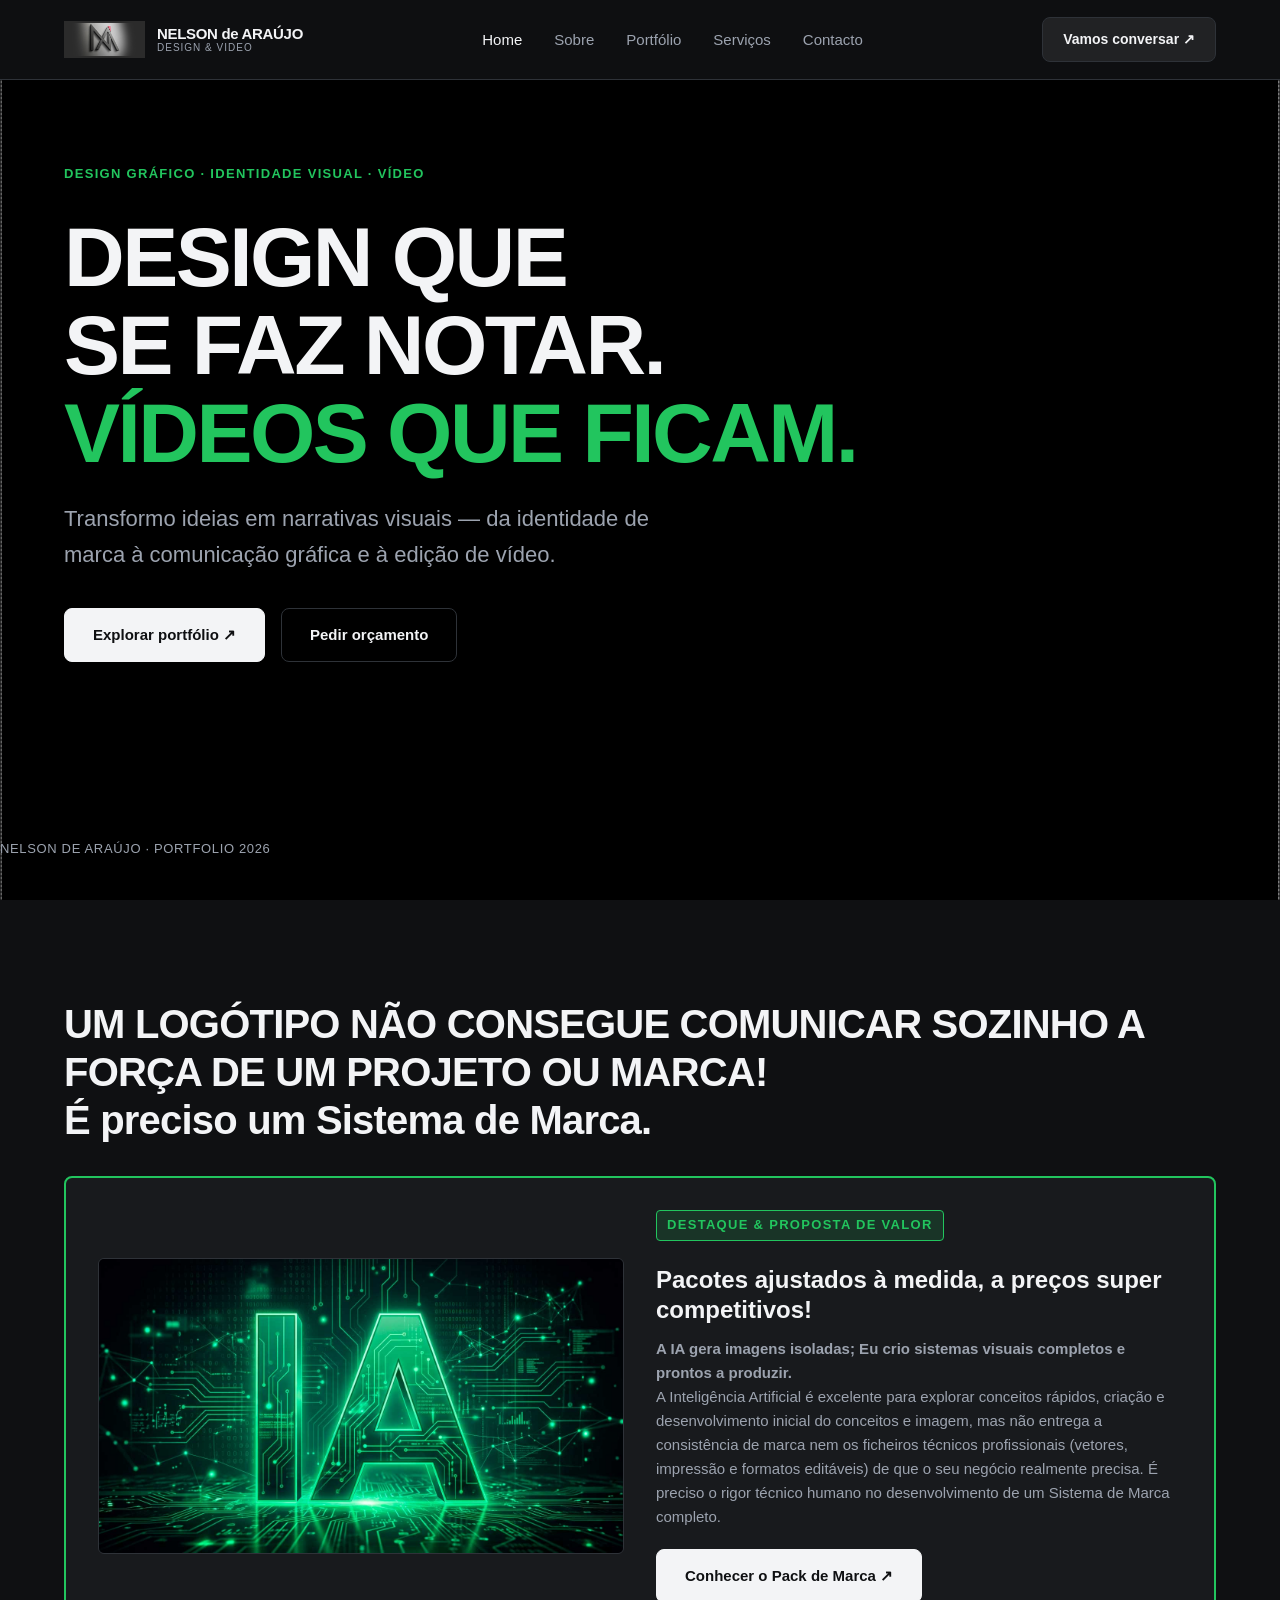
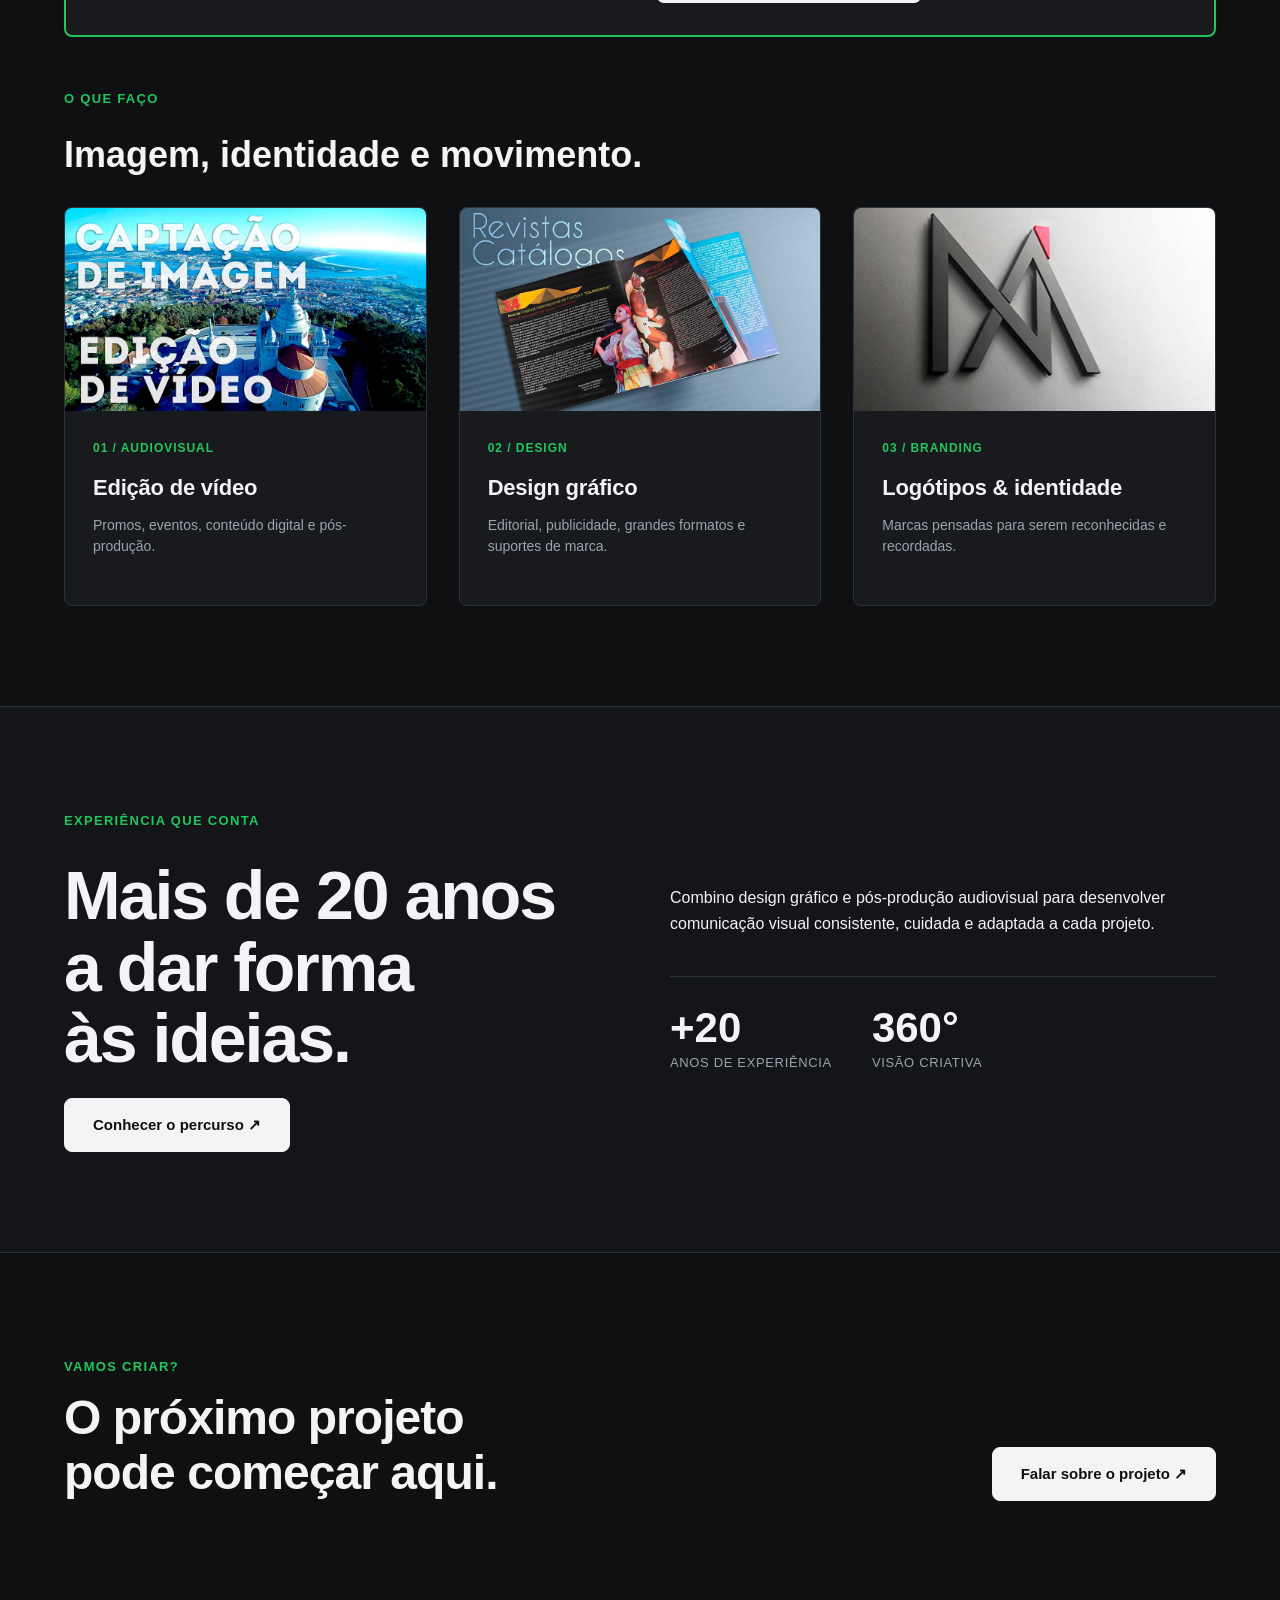
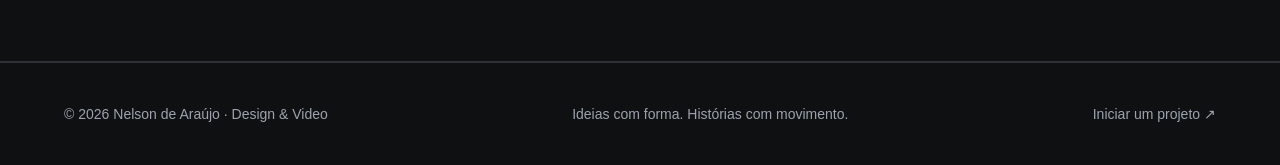
==== index.html @ 1815a814 "Add files via upload" ====
<!doctype html>
<html lang="pt">
<head>
  <meta charset="utf-8">
  <meta name="viewport" content="width=device-width, initial-scale=1">
  <meta name="description" content="Nelson de Araújo — design gráfico, identidade visual e edição de vídeo.">
  <title>Home | Nelson de Araújo</title>
  <link rel="stylesheet" href="assets/style.css">
</head>
<body data-page="home">

<header class="site-header">
  <div class="nav-wrap">
    <a class="brand" href="index.html">
      <img src="01_imagensBase/00_Logo-pag_NA.jpg" alt="Logo NA" onerror="this.style.visibility='hidden'">
      <span>NELSON de ARAÚJO<small>DESIGN & VIDEO</small></span>
    </a>
    <button class="menu-toggle" aria-label="Abrir menu">☰</button>
    <nav class="nav">
      <a href="index.html" data-page="home">Home</a>
      <a href="sobre.html" data-page="sobre">Sobre</a>
      <a href="portfolio.html" data-page="portfolio">Portfólio</a>
      <a href="servicos.html" data-page="servicos">Serviços</a>
      <a href="contacto.html" data-page="contacto">Contacto</a>
    </nav>
    <a class="nav-cta" href="contacto.html">Vamos conversar ↗</a>
  </div>
</header>

<main>
  <!-- SECÇÃO HERO COM EFEITO LED -->
  <section class="hero">
    <iframe class="hero-video" src="https://player.vimeo.com/video/1236573731?background=1&autoplay=1&loop=1&byline=0&title=0&muted=1" allow="autoplay; fullscreen; picture-in-picture" title="Vídeo de apresentação" style="filter: brightness(1.25) contrast(1.2) saturate(1.15);"></iframe>
    
    <div class="led-matrix-overlay" style="position: absolute; inset: 0; z-index: 1; pointer-events: none; opacity: 0.85; background-image: radial-gradient(circle, rgba(0,0,0,0) 35%, rgba(10,10,12,0.92) 80%), radial-gradient(circle at center, rgba(255,255,255,0.15) 0%, rgba(0,0,0,0.85) 100%); background-size: 4px 4px; mix-blend-mode: multiply;"></div>

    <div class="container" style="position: relative; z-index: 2;">
      <div class="hero-content">
        <span class="eyebrow">Design gráfico · Identidade visual · Vídeo</span>
        <h1 class="display">DESIGN QUE<br>SE FAZ NOTAR.<br><span style="color:var(--accent)">VÍDEOS QUE FICAM.</span></h1>
        <p class="lead">Transformo ideias em narrativas visuais — da identidade de marca à comunicação gráfica e à edição de vídeo.</p>
        <div class="hero-actions">
          <a class="button" href="portfolio.html">Explorar portfólio ↗</a>
          <a class="button secondary" href="contacto.html">Pedir orçamento</a>
        </div>
      </div>
    </div>
    
    <div class="hero-bottom" style="position: relative; z-index: 2;">Nelson de Araújo · Portfolio 2026</div>
  </section>

  <!-- SECÇÃO PRINCIPAL DE CONTEÚDO -->
  <section class="section">
    <div class="container">
      
      <!-- CABEÇALHO DO TOPO DA SECÇÃO -->
      <div class="section-head" style="margin-bottom: 32px;">
        <div>
          <h2 style="font-size: clamp(26px, 3.5vw, 40px); line-height: 1.2; text-transform: uppercase;">
            UM LOGÓTIPO NÃO CONSEGUE COMUNICAR SOZINHO A FORÇA DE UM PROJETO OU MARCA!<br>
            <span style="text-transform: none; font-size: inherit; font-weight: inherit;">É preciso um Sistema de Marca.</span>
          </h2>
        </div>
      </div>

      <!-- PAINEL DE DESTAQUE COM A IMAGEM CAPA_IA.JPG -->
      <div style="margin-bottom: 48px; padding: 32px; background-color: var(--bg-card); border: 2px solid var(--accent); border-radius: var(--radius); display: grid; grid-template-columns: repeat(auto-fit, minmax(300px, 1fr)); gap: 32px; align-items: center;">
        
        <!-- Imagem CAPA_IA.jpg -->
        <div style="width: 100%; aspect-ratio: 16 / 9; overflow: hidden; border-radius: calc(var(--radius) - 2px); border: 1px solid var(--border-color); background-color: #000;">
          <img src="01_imagensBase/CAPA_IA.jpg" alt="Design Aumentado com Inteligência Artificial" style="width: 100%; height: 100%; object-fit: cover; display: block;" onerror="this.style.display='none';">
        </div>

        <!-- Conteúdo do Texto -->
<div style="display: flex; flex-direction: column; justify-content: center;">
  <span class="eyebrow" style="background-color: rgba(34, 197, 94, 0.15); padding: 4px 10px; border-radius: 4px; border: 1px solid var(--accent); width: fit-content;">DESTAQUE & PROPOSTA DE VALOR</span>
  
  <h3 style="font-size: 24px; font-weight: 700; line-height: 1.25; margin: 12px 0 12px; color: var(--text-main);">
    Pacotes ajustados à medida, a preços super competitivos!
  </h3>

  <p style="color: var(--muted); font-size: 15px; line-height: 1.6; margin-bottom: 20px;">
    <strong>A IA gera imagens isoladas; Eu crio sistemas visuais completos e prontos a produzir.</strong><br>
    A Inteligência Artificial é excelente para explorar conceitos rápidos, criação e desenvolvimento inicial do conceitos e imagem, mas não entrega a consistência de marca nem os ficheiros técnicos profissionais (vetores, impressão e formatos editáveis) de que o seu negócio realmente precisa. É preciso o rigor técnico humano no desenvolvimento de um Sistema de Marca completo.
  </p>
  
  <div>
    <a class="button" href="servicos.html" style="white-space: nowrap;">Conhecer o Pack de Marca ↗</a>
  </div>
</div>

      </div>

      <!-- TÍTULO DA SECÇÃO DE CARDS ("O QUE FAÇO" AGORA AQUI EM CIMA) -->
      <div style="margin-bottom: 24px;">
        <span class="eyebrow">O que faço</span>
        <h2 style="font-size: clamp(24px, 3vw, 36px); white-space: nowrap; overflow: hidden; text-overflow: ellipsis; margin-top: 4px;">Imagem, identidade e movimento.</h2>
      </div>

      <!-- OS 3 CARDS DE NAVEGAÇÃO DO PORTFÓLIO -->
      <div class="cards">
        <a class="card" href="portfolio-video.html">
          <div class="card-image"><img src="02_video/CAPA_VIDEOS.jpg" alt="Edição de vídeo"></div>
          <div class="card-body">
            <span class="tag">01 / Audiovisual</span>
            <h3>Edição de vídeo</h3>
            <p>Promos, eventos, conteúdo digital e pós-produção.</p>
          </div>
        </a>

        <a class="card" href="portfolio-design.html">
          <div class="card-image"><img src="03_designG/CAPA_DesignGrafico.jpg" alt="Design gráfico editorial"></div>
          <div class="card-body">
            <span class="tag">02 / Design</span>
            <h3>Design gráfico</h3>
            <p>Editorial, publicidade, grandes formatos e suportes de marca.</p>
          </div>
        </a>

        <a class="card" href="portfolio-logos.html">
          <div class="card-image"><img src="04_logos/CAPA_logos.jpg" alt="Logótipos e identidade visual"></div>
          <div class="card-body">
            <span class="tag">03 / Branding</span>
            <h3>Logótipos & identidade</h3>
            <p>Marcas pensadas para serem reconhecidas e recordadas.</p>
          </div>
        </a>
      </div>

    </div>
  </section>

  <!-- SECÇÃO SOBRE MIM / EXPERIÊNCIA -->
  <section class="section dark-band">
    <div class="container split">
      <div>
        <span class="eyebrow">Experiência que conta</span>
        <h2 class="display" style="font-size:clamp(42px,6vw,68px)">Mais de 20 anos<br>a dar forma<br>às ideias.</h2>
        <a class="button" href="sobre.html">Conhecer o percurso ↗</a>
      </div>
      <div class="copy">
        <p>Combino design gráfico e pós-produção audiovisual para desenvolver comunicação visual consistente, cuidada e adaptada a cada projeto.</p>
        <div class="stats">
          <div class="stat"><strong>+20</strong><span>Anos de experiência</span></div>
          <div class="stat"><strong>360°</strong><span>Visão criativa</span></div>
        </div>
      </div>
    </div>
  </section>

  <!-- SECÇÃO DE CHAMADA PARA AÇÃO -->
  <section class="section">
    <div class="container section-head">
      <div>
        <span class="eyebrow">Vamos criar?</span>
        <h2>O próximo projeto<br>pode começar aqui.</h2>
      </div>
      <a class="button" href="contacto.html">Falar sobre o projeto ↗</a>
    </div>
  </section>
</main>

<footer class="site-footer">
  <div class="container footer-inner">
    <span>© <span id="year"></span> Nelson de Araújo · Design & Video</span>
    <span>Ideias com forma. Histórias com movimento.</span>
    <a href="contacto.html">Iniciar um projeto ↗</a>
  </div>
</footer>

<script>
  document.getElementById('year').textContent = new Date().getFullYear();
  document.querySelectorAll('.nav a').forEach(a => {
    if (a.dataset.page === 'home') a.classList.add('active');
  });
</script>
</body>
</html>
---- assets/style.css ----
/* ==========================================================================
   1. VARIÁVEIS DE DESIGN & SETUP BASE
   ========================================================================== */
:root {
  --bg-color: #0f1012;
  --bg-card: #181a1d;
  --bg-dark-band: #141518;
  --text-main: #f3f4f6;
  --muted: #9ca3af;
  --accent: #22c55e; /* Tom de verde/destaque */
  --border-color: #2e3238;
  --font-family: -apple-system, BlinkMacSystemFont, "Segoe UI", Roboto, Helvetica, Arial, sans-serif;
  --max-width: 1200px;
  --header-height: 80px;
  --radius: 8px;
  --transition: all 0.3s ease;
}

*, *::before, *::after {
  box-sizing: border-box;
  margin: 0;
  padding: 0;
}

html {
  scroll-behavior: smooth;
  font-family: var(--font-family);
  background-color: var(--bg-color);
  color: var(--text-main);
  line-height: 1.6;
}

body {
  min-height: 100vh;
  display: flex;
  flex-direction: column;
  overflow-x: hidden;
}

img {
  max-width: 100%;
  height: auto;
  display: block;
}

a {
  color: inherit;
  text-decoration: none;
  transition: var(--transition);
}

.container {
  width: 100%;
  max-width: var(--max-width);
  margin: 0 auto;
  padding: 0 24px;
}

.eyebrow {
  display: inline-block;
  font-size: 13px;
  font-weight: 600;
  text-transform: uppercase;
  letter-spacing: 0.1em;
  color: var(--accent);
  margin-bottom: 12px;
}

/* ==========================================================================
   2. CABEÇALHO & NAVEGAÇÃO
   ========================================================================== */
.site-header {
  position: sticky;
  top: 0;
  z-index: 100;
  height: var(--header-height);
  background-color: rgba(15, 16, 18, 0.9);
  backdrop-filter: blur(12px);
  border-bottom: 1px solid var(--border-color);
}

.nav-wrap {
  max-width: var(--max-width);
  height: 100%;
  margin: 0 auto;
  padding: 0 24px;
  display: flex;
  align-items: center;
  justify-content: space-between;
}

.brand {
  display: flex;
  align-items: center;
  gap: 12px;
  font-weight: 700;
  letter-spacing: -0.02em;
}

.brand img {
  height: 38px;
  width: auto;
  object-fit: contain;
}

.brand span {
  display: flex;
  flex-direction: column;
  line-height: 1.1;
  font-size: 15px;
}

.brand small {
  font-size: 10px;
  letter-spacing: 0.1em;
  color: var(--muted);
  font-weight: 400;
}

.nav {
  display: flex;
  align-items: center;
  gap: 32px;
}

.nav a {
  font-size: 15px;
  color: var(--muted);
  font-weight: 500;
}

.nav a:hover,
.nav a.active {
  color: var(--text-main);
}

.nav-cta {
  font-size: 14px;
  font-weight: 600;
  padding: 10px 20px;
  border-radius: var(--radius);
  background-color: rgba(255, 255, 255, 0.08);
  border: 1px solid var(--border-color);
}

.nav-cta:hover {
  background-color: var(--text-main);
  color: var(--bg-color);
}

.menu-toggle {
  display: none;
  background: none;
  border: none;
  color: var(--text-main);
  font-size: 24px;
  cursor: pointer;
}

/* ==========================================================================
   3. SECÇÃO HERO COM EFEITO LED
   ========================================================================== */
.hero {
  position: relative;
  min-height: calc(100vh - var(--header-height));
  display: flex;
  flex-direction: column;
  justify-content: center;
  padding: 80px 0 40px;
  overflow: hidden;
  background-color: #000;
}

.hero-video {
  position: absolute;
  top: 50%;
  left: 50%;
  width: 100vw;
  height: 100vh;
  transform: translate(-50%, -50%);
  object-fit: cover;
  pointer-events: none;
  opacity: 0.6;
}

/* Overlay de Matriz de LED */
.led-matrix-overlay {
  position: absolute;
  inset: 0;
  z-index: 1;
  pointer-events: none;
  opacity: 0.85;
  background-image: 
    radial-gradient(circle, rgba(0,0,0,0) 35%, rgba(10,10,12,0.92) 80%),
    radial-gradient(circle at center, rgba(255,255,255,0.15) 0%, rgba(0,0,0,0.85) 100%);
  background-size: 4px 4px;
  mix-blend-mode: multiply;
}

.hero-content {
  position: relative;
  z-index: 2;
  max-width: 800px;
}

.display {
  font-size: clamp(48px, 7vw, 84px);
  font-weight: 800;
  line-height: 1.05;
  letter-spacing: -0.03em;
  margin: 16px 0 24px;
}

.lead {
  font-size: clamp(18px, 2.5vw, 22px);
  color: var(--muted);
  max-width: 600px;
  margin-bottom: 36px;
}

.hero-actions {
  display: flex;
  gap: 16px;
  flex-wrap: wrap;
}

.button {
  display: inline-flex;
  align-items: center;
  justify-content: center;
  padding: 14px 28px;
  border-radius: var(--radius);
  background-color: var(--text-main);
  color: var(--bg-color);
  font-weight: 600;
  font-size: 15px;
  border: 1px solid var(--text-main);
  cursor: pointer;
}

.button:hover {
  background-color: transparent;
  color: var(--text-main);
}

.button.secondary {
  background-color: transparent;
  color: var(--text-main);
  border-color: var(--border-color);
}

.button.secondary:hover {
  background-color: rgba(255, 255, 255, 0.08);
}

.hero-bottom {
  position: relative;
  z-index: 2;
  margin-top: auto;
  padding-top: 40px;
  font-size: 13px;
  color: var(--muted);
  letter-spacing: 0.05em;
  text-transform: uppercase;
}

/* ==========================================================================
   4. ESTRUTURA GERAL DE SECÇÕES
   ========================================================================== */
.section {
  padding: 100px 0;
  border-bottom: 1px solid var(--border-color);
}

.dark-band {
  background-color: var(--bg-dark-band);
}

.page-intro {
  padding: 80px 0 60px;
  border-bottom: 1px solid var(--border-color);
  background-color: var(--bg-dark-band);
}

.page-intro h1 {
  font-size: clamp(40px, 5vw, 64px);
  line-height: 1.1;
  letter-spacing: -0.03em;
  margin-bottom: 16px;
}

.page-intro p {
  font-size: 18px;
  color: var(--muted);
  max-width: 600px;
}

.section-head {
  display: flex;
  justify-content: space-between;
  align-items: flex-end;
  gap: 40px;
  margin-bottom: 60px;
  flex-wrap: wrap;
}

.section-head h2 {
  font-size: clamp(32px, 4vw, 48px);
  line-height: 1.15;
  letter-spacing: -0.02em;
}

.section-head p {
  color: var(--muted);
  max-width: 440px;
  font-size: 16px;
}

/* ==========================================================================
   5. CARDS DO PORTFÓLIO & IMAGENS (Sem Cortes / Proporção 16:9)
   ========================================================================== */
.cards {
  display: grid;
  grid-template-columns: repeat(auto-fit, minmax(320px, 1fr));
  gap: 32px;
}

.card {
  display: flex;
  flex-direction: column;
  background-color: var(--bg-card);
  border: 1px solid var(--border-color);
  border-radius: var(--radius);
  overflow: hidden;
  transition: var(--transition);
}

.card:hover {
  transform: translateY(-6px);
  border-color: rgba(255, 255, 255, 0.2);
}

/* Proporção 16:9 sem cortes */
.card-image {
  width: 100%;
  aspect-ratio: 16 / 9;
  background-color: #000;
  overflow: hidden;
  position: relative;
}

.card-image img {
  width: 100%;
  height: 100%;
  object-fit: cover;
  transition: transform 0.5s ease;
}

.card:hover .card-image img {
  transform: scale(1.04);
}

.card-body {
  padding: 28px;
  display: flex;
  flex-direction: column;
  flex-grow: 1;
}

.tag {
  font-size: 12px;
  font-weight: 600;
  text-transform: uppercase;
  letter-spacing: 0.08em;
  color: var(--accent);
  margin-bottom: 12px;
}

.card-body h3 {
  font-size: 22px;
  margin-bottom: 10px;
  letter-spacing: -0.01em;
}

.card-body p {
  color: var(--muted);
  font-size: 14px;
  line-height: 1.5;
  margin-bottom: 20px;
}

.text-link {
  font-size: 14px;
  font-weight: 600;
  margin-top: auto;
}

/* Filtros de Categorias */
.category-links {
  display: flex;
  gap: 12px;
  margin-top: 32px;
  flex-wrap: wrap;
}

.category-links a {
  padding: 8px 16px;
  border-radius: 20px;
  background-color: rgba(255, 255, 255, 0.05);
  border: 1px solid var(--border-color);
  font-size: 14px;
  color: var(--muted);
}

.category-links a:hover,
.category-links a.active {
  background-color: var(--text-main);
  color: var(--bg-color);
}

/* ==========================================================================
   6. LAYOUT SPLIT & ESTATÍSTICAS (Página Sobre)
   ========================================================================== */
.split {
  display: grid;
  grid-template-columns: 1fr 1fr;
  gap: 60px;
  align-items: center;
}

.portrait img {
  border-radius: var(--radius);
  border: 1px solid var(--border-color);
  width: 100%;
  aspect-ratio: 4 / 5;
  object-fit: cover;
}

.stats {
  display: flex;
  gap: 40px;
  margin-top: 40px;
  padding-top: 30px;
  border-top: 1px solid var(--border-color);
}

.stat strong {
  display: block;
  font-size: 42px;
  font-weight: 800;
  line-height: 1;
  color: var(--text-main);
}

.stat span {
  font-size: 13px;
  color: var(--muted);
  text-transform: uppercase;
  letter-spacing: 0.05em;
}

/* ==========================================================================
   7. GRELHA DE SERVIÇOS
   ========================================================================== */
.service-grid {
  display: grid;
  grid-template-columns: repeat(auto-fit, minmax(280px, 1fr));
  gap: 32px;
}

.service {
  padding: 36px;
  background-color: var(--bg-card);
  border: 1px solid var(--border-color);
  border-radius: var(--radius);
}

.service .num {
  font-size: 12px;
  font-weight: 700;
  color: var(--accent);
  letter-spacing: 0.1em;
  display: block;
  margin-bottom: 16px;
}

.service h3 {
  font-size: 22px;
  margin-bottom: 12px;
}

.service p {
  color: var(--muted);
  font-size: 15px;
}

/* ==========================================================================
   8. FORMULÁRIO DE CONTACTO
   ========================================================================== */
.contact-layout {
  display: grid;
  grid-template-columns: 1fr 1fr;
  gap: 60px;
}

.contact-form {
  display: flex;
  flex-direction: column;
  gap: 20px;
}

.contact-form label {
  display: flex;
  flex-direction: column;
  gap: 8px;
  font-size: 14px;
  font-weight: 500;
}

.contact-form input,
.contact-form select,
.contact-form textarea {
  padding: 14px 18px;
  border-radius: var(--radius);
  background-color: var(--bg-card);
  border: 1px solid var(--border-color);
  color: var(--text-main);
  font-family: inherit;
  font-size: 15px;
}

.contact-form textarea {
  min-height: 140px;
  resize: vertical;
}

.contact-form input:focus,
.contact-form select:focus,
.contact-form textarea:focus {
  outline: none;
  border-color: var(--accent);
}

.notice {
  font-size: 12px;
  color: var(--muted);
  margin-top: 12px;
}

/* ==========================================================================
   9. JANELA MODAL (Detalhes dos Projetos)
   ========================================================================== */
.modal {
  position: fixed;
  inset: 0;
  z-index: 200;
  background-color: rgba(0, 0, 0, 0.85);
  backdrop-filter: blur(8px);
  display: flex;
  align-items: center;
  justify-content: center;
  padding: 24px;
  opacity: 0;
  pointer-events: none;
  transition: var(--transition);
}

.modal.active {
  opacity: 1;
  pointer-events: auto;
}

/* ==========================================================================
   10. RODAPÉ (SITE FOOTER)
   ========================================================================== */
.site-footer {
  margin-top: auto;
  padding: 40px 0;
  border-top: 1px solid var(--border-color);
  background-color: var(--bg-color);
  font-size: 14px;
  color: var(--muted);
}

.footer-inner {
  display: flex;
  justify-content: space-between;
  align-items: center;
  gap: 20px;
  flex-wrap: wrap;
}

.footer-inner a:hover {
  color: var(--text-main);
}

/* ==========================================================================
   11. RESPONSIVIDADE (MOBILE & TABLET)
   ========================================================================== */
@media (max-width: 900px) {
  .split,
  .contact-layout {
    grid-template-columns: 1fr;
    gap: 40px;
  }
}

@media (max-width: 768px) {
  .menu-toggle {
    display: block;
  }

  .nav {
    position: absolute;
    top: var(--header-height);
    left: 0;
    right: 0;
    background-color: var(--bg-card);
    border-bottom: 1px solid var(--border-color);
    flex-direction: column;
    padding: 24px;
    gap: 20px;
    display: none;
  }

  .nav.active {
    display: flex;
  }

  .nav-cta {
    display: none;
  }

  .section {
    padding: 60px 0;
  }
}
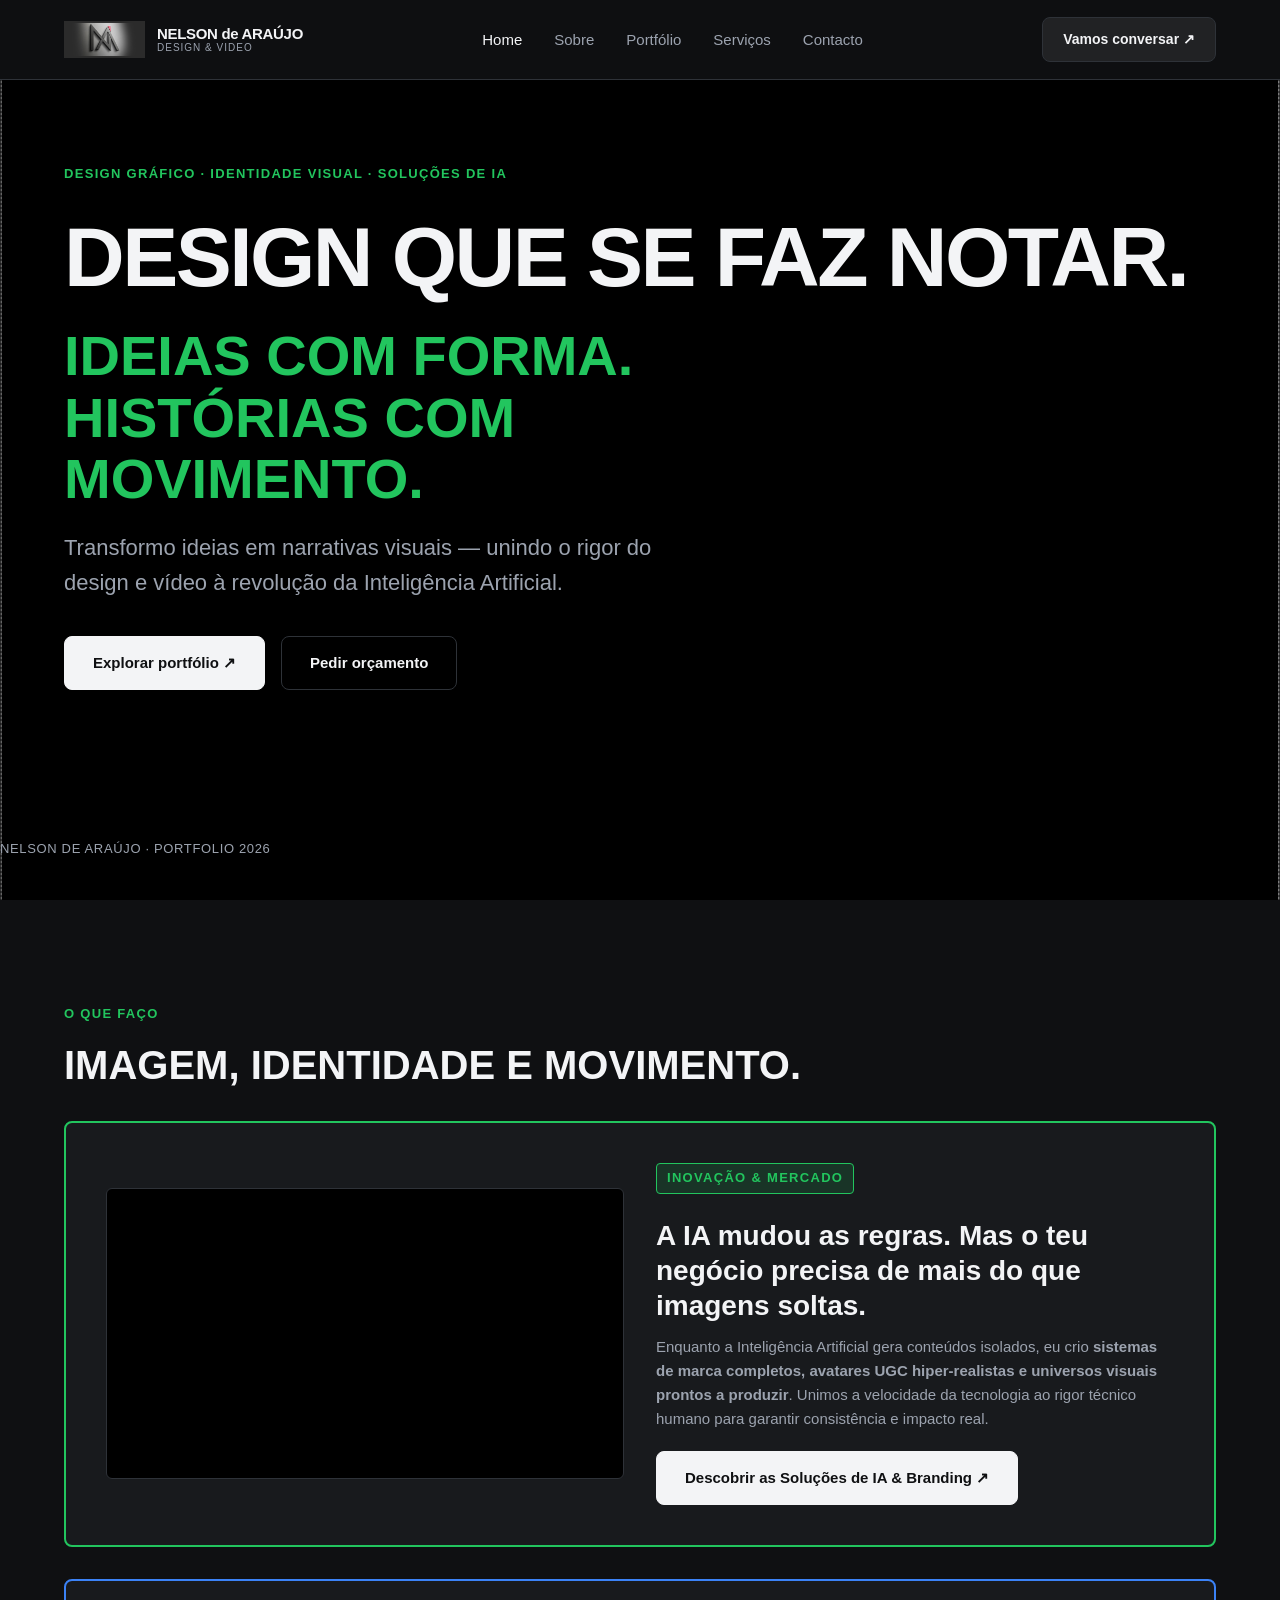
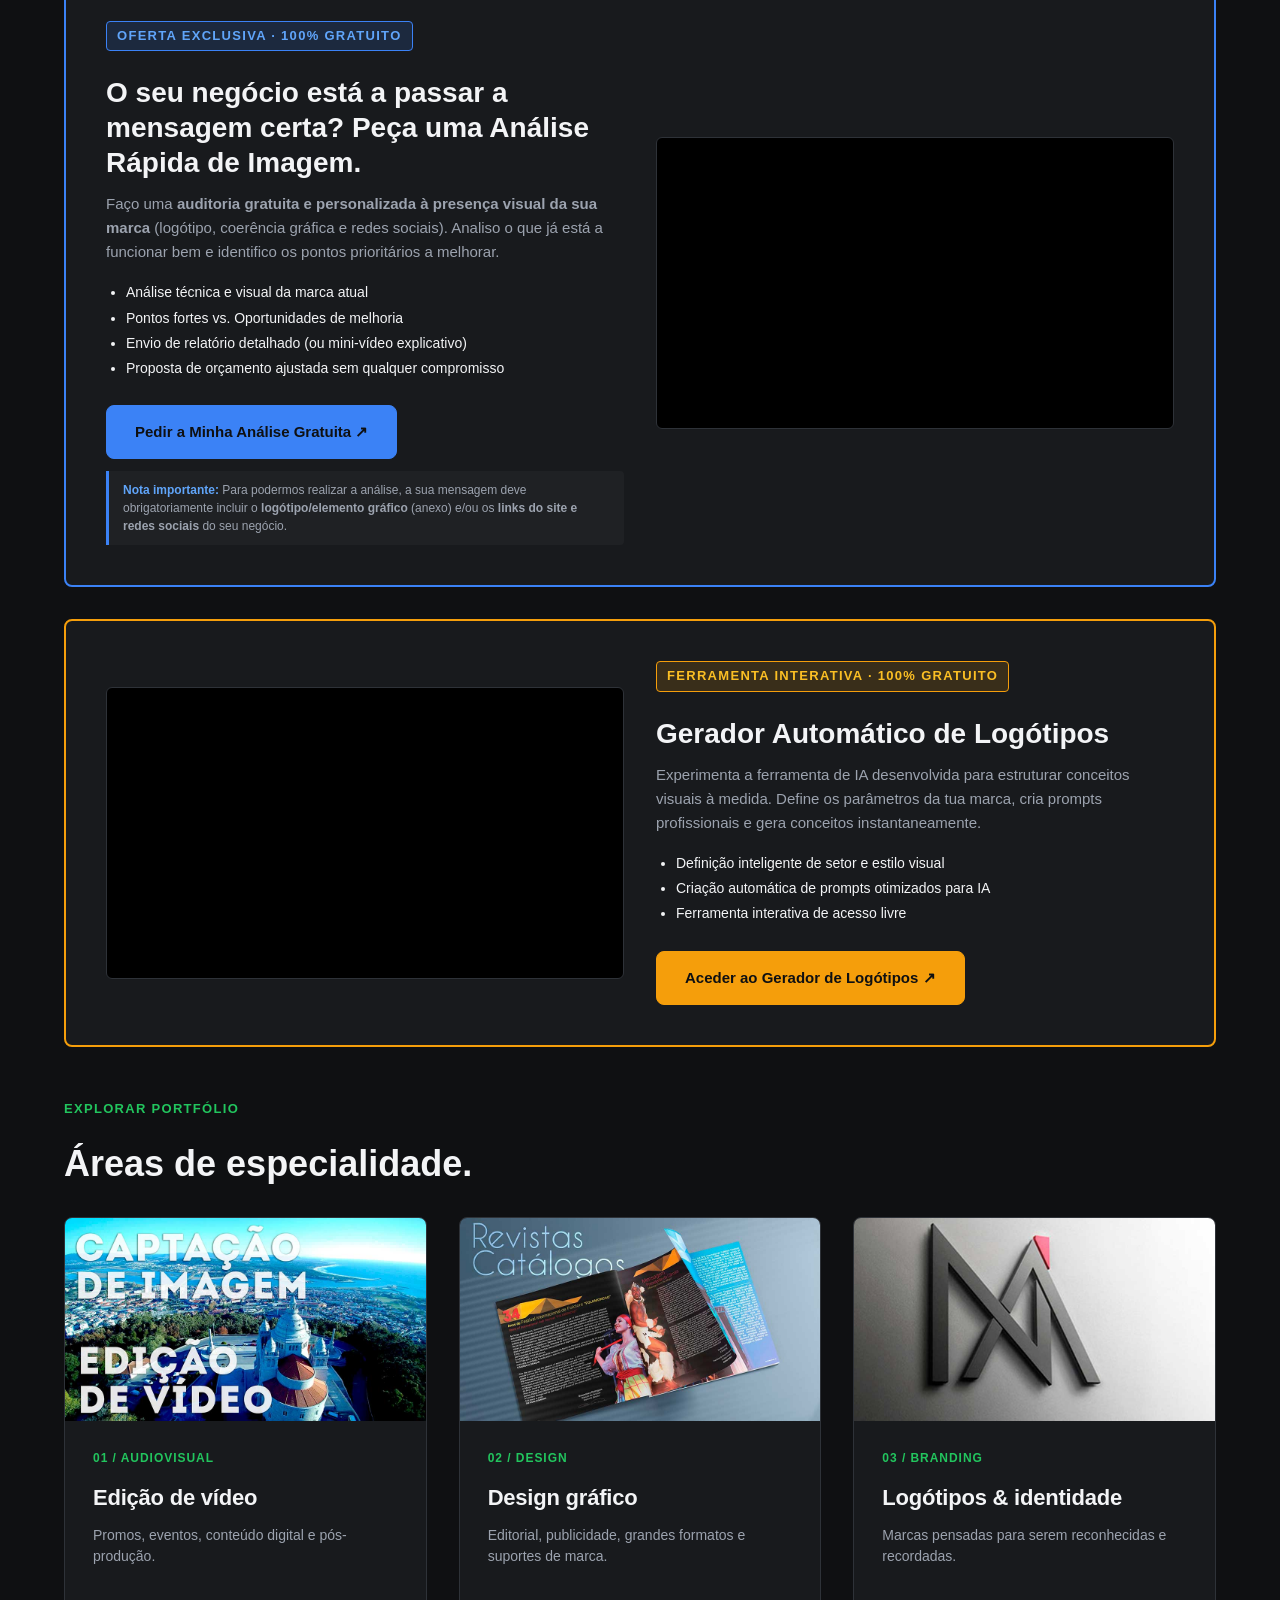
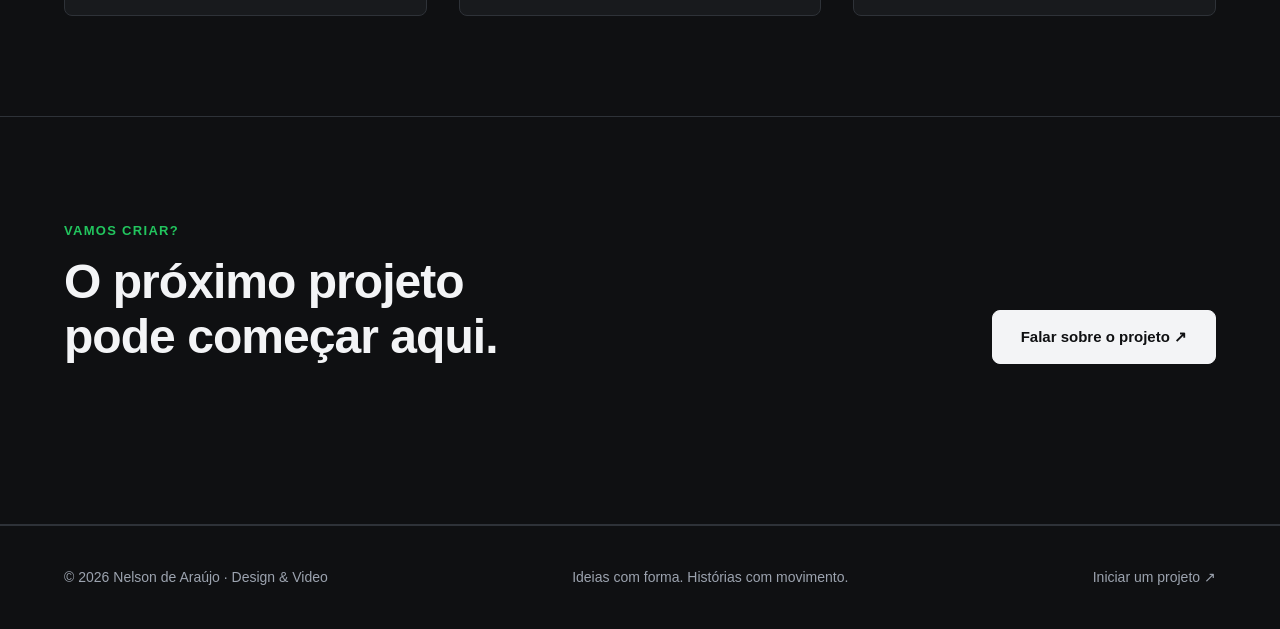
==== commit 36136ed5: "Add files via upload" ====
--- a/index.html
+++ b/index.html
@@ -28,7 +28,7 @@
 </header>
 
 <main>
-  <!-- SECÇÃO HERO COM EFEITO LED -->
+  <!-- SECÇÃO HERO COM VÍDEO DE FUNDO -->
   <section class="hero">
     <iframe class="hero-video" src="https://player.vimeo.com/video/1236573731?background=1&autoplay=1&loop=1&byline=0&title=0&muted=1" allow="autoplay; fullscreen; picture-in-picture" title="Vídeo de apresentação" style="filter: brightness(1.25) contrast(1.2) saturate(1.15);"></iframe>
     
@@ -36,9 +36,13 @@
 
     <div class="container" style="position: relative; z-index: 2;">
       <div class="hero-content">
-        <span class="eyebrow">Design gráfico · Identidade visual · Vídeo</span>
-        <h1 class="display">DESIGN QUE<br>SE FAZ NOTAR.<br><span style="color:var(--accent)">VÍDEOS QUE FICAM.</span></h1>
-        <p class="lead">Transformo ideias em narrativas visuais — da identidade de marca à comunicação gráfica e à edição de vídeo.</p>
+        <span class="eyebrow">Design gráfico · Identidade visual · Soluções de IA</span>
+        <h1 class="display" style="white-space: nowrap;">DESIGN QUE SE FAZ NOTAR.</h1>
+        <h2 style="font-size: clamp(32px, 4.5vw, 56px); font-weight: 800; line-height: 1.1; margin-top: 10px; margin-bottom: 20px; text-transform: uppercase;">
+          <span style="color: var(--accent); display: block;">Ideias com forma.</span>
+          <span style="color: var(--accent); display: block;">Histórias com movimento.</span>
+        </h2>
+        <p class="lead">Transformo ideias em narrativas visuais — unindo o rigor do design e vídeo à revolução da Inteligência Artificial.</p>
         <div class="hero-actions">
           <a class="button" href="portfolio.html">Explorar portfólio ↗</a>
           <a class="button secondary" href="contacto.html">Pedir orçamento</a>
@@ -53,51 +57,122 @@
   <section class="section">
     <div class="container">
       
-      <!-- CABEÇALHO DO TOPO DA SECÇÃO -->
-      <div class="section-head" style="margin-bottom: 32px;">
-        <div>
-          <h2 style="font-size: clamp(26px, 3.5vw, 40px); line-height: 1.2; text-transform: uppercase;">
-            UM LOGÓTIPO NÃO CONSEGUE COMUNICAR SOZINHO A FORÇA DE UM PROJETO OU MARCA!<br>
-            <span style="text-transform: none; font-size: inherit; font-weight: inherit;">É preciso um Sistema de Marca.</span>
-          </h2>
-        </div>
-      </div>
-
-      <!-- PAINEL DE DESTAQUE COM A IMAGEM CAPA_IA.JPG -->
-      <div style="margin-bottom: 48px; padding: 32px; background-color: var(--bg-card); border: 2px solid var(--accent); border-radius: var(--radius); display: grid; grid-template-columns: repeat(auto-fit, minmax(300px, 1fr)); gap: 32px; align-items: center;">
+      <!-- 1. "O QUE FAÇO" NO TOPO -->
+      <div style="margin-bottom: 32px;">
+        <span class="eyebrow">O que faço</span>
+        <h2 style="font-size: clamp(26px, 3.5vw, 40px); line-height: 1.2; text-transform: uppercase; margin-top: 4px;">
+          Imagem, identidade e movimento.
+        </h2>
+      </div>
+
+      <!-- 2. SECÇÃO DE DESTAQUE: A REVOLUÇÃO DA IA & SISTEMAS DE MARCA -->
+      <div style="margin-bottom: 32px; padding: 40px; background-color: var(--bg-card); border: 2px solid var(--accent); border-radius: var(--radius); display: grid; grid-template-columns: repeat(auto-fit, minmax(300px, 1fr)); gap: 32px; align-items: center;">
         
-        <!-- Imagem CAPA_IA.jpg -->
         <div style="width: 100%; aspect-ratio: 16 / 9; overflow: hidden; border-radius: calc(var(--radius) - 2px); border: 1px solid var(--border-color); background-color: #000;">
-          <img src="01_imagensBase/CAPA_IA.jpg" alt="Design Aumentado com Inteligência Artificial" style="width: 100%; height: 100%; object-fit: cover; display: block;" onerror="this.style.display='none';">
-        </div>
-
-        <!-- Conteúdo do Texto -->
-<div style="display: flex; flex-direction: column; justify-content: center;">
-  <span class="eyebrow" style="background-color: rgba(34, 197, 94, 0.15); padding: 4px 10px; border-radius: 4px; border: 1px solid var(--accent); width: fit-content;">DESTAQUE & PROPOSTA DE VALOR</span>
-  
-  <h3 style="font-size: 24px; font-weight: 700; line-height: 1.25; margin: 12px 0 12px; color: var(--text-main);">
-    Pacotes ajustados à medida, a preços super competitivos!
-  </h3>
-
-  <p style="color: var(--muted); font-size: 15px; line-height: 1.6; margin-bottom: 20px;">
-    <strong>A IA gera imagens isoladas; Eu crio sistemas visuais completos e prontos a produzir.</strong><br>
-    A Inteligência Artificial é excelente para explorar conceitos rápidos, criação e desenvolvimento inicial do conceitos e imagem, mas não entrega a consistência de marca nem os ficheiros técnicos profissionais (vetores, impressão e formatos editáveis) de que o seu negócio realmente precisa. É preciso o rigor técnico humano no desenvolvimento de um Sistema de Marca completo.
-  </p>
-  
-  <div>
-    <a class="button" href="servicos.html" style="white-space: nowrap;">Conhecer o Pack de Marca ↗</a>
-  </div>
-</div>
-
-      </div>
-
-      <!-- TÍTULO DA SECÇÃO DE CARDS ("O QUE FAÇO" AGORA AQUI EM CIMA) -->
+          <img src="01_imagensBase/CAPA_IA_Gemini.jpeg" alt="A Revolução da IA e Universos Visuais" style="width: 100%; height: 100%; object-fit: cover; display: block;" onerror="this.style.display='none';">
+        </div>
+
+        <div style="display: flex; flex-direction: column; justify-content: center;">
+          <span class="eyebrow" style="background-color: rgba(34, 197, 94, 0.15); padding: 4px 10px; border-radius: 4px; border: 1px solid var(--accent); width: fit-content;">INOVAÇÃO & MERCADO</span>
+          
+          <h3 style="font-size: clamp(22px, 2.5vw, 28px); font-weight: 700; line-height: 1.25; margin: 12px 0 12px; color: var(--text-main);">
+            A IA mudou as regras. Mas o teu negócio precisa de mais do que imagens soltas.
+          </h3>
+
+          <p style="color: var(--muted); font-size: 15px; line-height: 1.6; margin-bottom: 20px;">
+            Enquanto a Inteligência Artificial gera conteúdos isolados, eu crio <strong>sistemas de marca completos, avatares UGC hiper-realistas e universos visuais prontos a produzir</strong>. Unimos a velocidade da tecnologia ao rigor técnico humano para garantir consistência e impacto real.
+          </p>
+          
+          <div>
+            <a class="button" href="servicos.html" style="white-space: nowrap;">Descobrir as Soluções de IA & Branding ↗</a>
+          </div>
+        </div>
+
+      </div>
+
+      <!-- 3. SECÇÃO DE DESTAQUE: AUDITORIA RÁPIDA DE IMAGEM (GRATUITA) -->
+      <div style="margin-bottom: 32px; padding: 40px; background-color: var(--bg-card); border: 2px solid #3B82F6; border-radius: var(--radius); display: grid; grid-template-columns: repeat(auto-fit, minmax(300px, 1fr)); gap: 32px; align-items: center;">
+        
+        <div style="display: flex; flex-direction: column; justify-content: center;">
+          <span class="eyebrow" style="background-color: rgba(59, 130, 246, 0.15); color: #60A5FA; padding: 4px 10px; border-radius: 4px; border: 1px solid #3B82F6; width: fit-content;">
+            OFERTA EXCLUSIVA · 100% GRATUITO
+          </span>
+          
+          <h3 style="font-size: clamp(22px, 2.5vw, 28px); font-weight: 700; line-height: 1.25; margin: 12px 0 12px; color: var(--text-main);">
+            O seu negócio está a passar a mensagem certa? Peça uma Análise Rápida de Imagem.
+          </h3>
+
+          <p style="color: var(--muted); font-size: 15px; line-height: 1.6; margin-bottom: 16px;">
+            Faço uma <strong>auditoria gratuita e personalizada à presença visual da sua marca</strong> (logótipo, coerência gráfica e redes sociais). Analiso o que já está a funcionar bem e identifico os pontos prioritários a melhorar.
+          </p>
+
+          <ul style="color: var(--text-main); font-size: 14px; line-height: 1.8; margin-bottom: 24px; padding-left: 20px; list-style-type: disc;">
+            <li>Análise técnica e visual da marca atual</li>
+            <li>Pontos fortes vs. Oportunidades de melhoria</li>
+            <li>Envio de relatório detalhado (ou mini-vídeo explicativo)</li>
+            <li>Proposta de orçamento ajustada sem qualquer compromisso</li>
+          </ul>
+          
+          <div>
+            <a class="button" href="contacto.html?assunto=auditoria" style="white-space: nowrap; background-color: #3B82F6; border-color: #3B82F6; display: inline-block; margin-bottom: 12px;">
+              Pedir a Minha Análise Gratuita ↗
+            </a>
+
+            <p style="font-size: 12px; color: var(--muted); line-height: 1.5; margin: 0; background: rgba(255, 255, 255, 0.03); padding: 10px 14px; border-left: 3px solid #3B82F6; border-radius: 0 4px 4px 0;">
+              <strong style="color: #60A5FA;">Nota importante:</strong> Para podermos realizar a análise, a sua mensagem deve obrigatoriamente incluir o <strong>logótipo/elemento gráfico</strong> (anexo) e/ou os <strong>links do site e redes sociais</strong> do seu negócio.
+            </p>
+          </div>
+        </div>
+
+        <div style="width: 100%; aspect-ratio: 16 / 9; overflow: hidden; border-radius: calc(var(--radius) - 2px); border: 1px solid var(--border-color); background-color: #000;">
+          <img src="01_imagensBase/CAPA_Analise_Gratuita_Gemini.jpeg" alt="Auditoria Rápida à Imagem da Marca" style="width: 100%; height: 100%; object-fit: cover; display: block;" onerror="this.style.display='none';">
+        </div>
+
+      </div>
+
+      <!-- 4. NOVO QUADRO DE DESTAQUE: GERADOR AUTOMÁTICO DE LOGÓTIPOS (GRÁTIS) -->
+      <div style="margin-bottom: 48px; padding: 40px; background-color: var(--bg-card); border: 2px solid #F59E0B; border-radius: var(--radius); display: grid; grid-template-columns: repeat(auto-fit, minmax(300px, 1fr)); gap: 32px; align-items: center;">
+        
+        <!-- Imagem / Mockup Ilustrativo -->
+        <div style="width: 100%; aspect-ratio: 16 / 9; overflow: hidden; border-radius: calc(var(--radius) - 2px); border: 1px solid var(--border-color); background-color: #000;">
+          <img src="01_imagensBase/CAPA_Gerador_Logos.jpg" alt="Gerador Automático de Logótipos" style="width: 100%; height: 100%; object-fit: cover; display: block;" onerror="this.style.display='none';">
+        </div>
+
+        <!-- Conteúdo do Bloco -->
+        <div style="display: flex; flex-direction: column; justify-content: center;">
+          <span class="eyebrow" style="background-color: rgba(245, 158, 11, 0.15); color: #FBBF24; padding: 4px 10px; border-radius: 4px; border: 1px solid #F59E0B; width: fit-content;">
+            FERRAMENTA INTERATIVA · 100% GRATUITO
+          </span>
+          
+          <h3 style="font-size: clamp(22px, 2.5vw, 28px); font-weight: 700; line-height: 1.25; margin: 12px 0 12px; color: var(--text-main);">
+            Gerador Automático de Logótipos
+          </h3>
+
+          <p style="color: var(--muted); font-size: 15px; line-height: 1.6; margin-bottom: 16px;">
+            Experimenta a ferramenta de IA desenvolvida para estruturar conceitos visuais à medida. Define os parâmetros da tua marca, cria prompts profissionais e gera conceitos instantaneamente.
+          </p>
+
+          <ul style="color: var(--text-main); font-size: 14px; line-height: 1.8; margin-bottom: 24px; padding-left: 20px; list-style-type: disc;">
+            <li>Definição inteligente de setor e estilo visual</li>
+            <li>Criação automática de prompts otimizados para IA</li>
+            <li>Ferramenta interativa de acesso livre</li>
+          </ul>
+          
+          <div>
+            <a class="button" href="gerador-logotipos.html" style="white-space: nowrap; background-color: #F59E0B; border-color: #F59E0B; color: #0f1012; font-weight: 700;">
+              Aceder ao Gerador de Logótipos ↗
+            </a>
+          </div>
+        </div>
+
+      </div>
+
+      <!-- 5. OS 3 CARDS DE NAVEGAÇÃO DO PORTFÓLIO -->
       <div style="margin-bottom: 24px;">
-        <span class="eyebrow">O que faço</span>
-        <h2 style="font-size: clamp(24px, 3vw, 36px); white-space: nowrap; overflow: hidden; text-overflow: ellipsis; margin-top: 4px;">Imagem, identidade e movimento.</h2>
-      </div>
-
-      <!-- OS 3 CARDS DE NAVEGAÇÃO DO PORTFÓLIO -->
+        <span class="eyebrow">Explorar portfólio</span>
+        <h2 style="font-size: clamp(24px, 3vw, 36px); margin-top: 4px;">Áreas de especialidade.</h2>
+      </div>
+
       <div class="cards">
         <a class="card" href="portfolio-video.html">
           <div class="card-image"><img src="02_video/CAPA_VIDEOS.jpg" alt="Edição de vídeo"></div>
@@ -127,24 +202,6 @@
         </a>
       </div>
 
-    </div>
-  </section>
-
-  <!-- SECÇÃO SOBRE MIM / EXPERIÊNCIA -->
-  <section class="section dark-band">
-    <div class="container split">
-      <div>
-        <span class="eyebrow">Experiência que conta</span>
-        <h2 class="display" style="font-size:clamp(42px,6vw,68px)">Mais de 20 anos<br>a dar forma<br>às ideias.</h2>
-        <a class="button" href="sobre.html">Conhecer o percurso ↗</a>
-      </div>
-      <div class="copy">
-        <p>Combino design gráfico e pós-produção audiovisual para desenvolver comunicação visual consistente, cuidada e adaptada a cada projeto.</p>
-        <div class="stats">
-          <div class="stat"><strong>+20</strong><span>Anos de experiência</span></div>
-          <div class="stat"><strong>360°</strong><span>Visão criativa</span></div>
-        </div>
-      </div>
     </div>
   </section>
 
